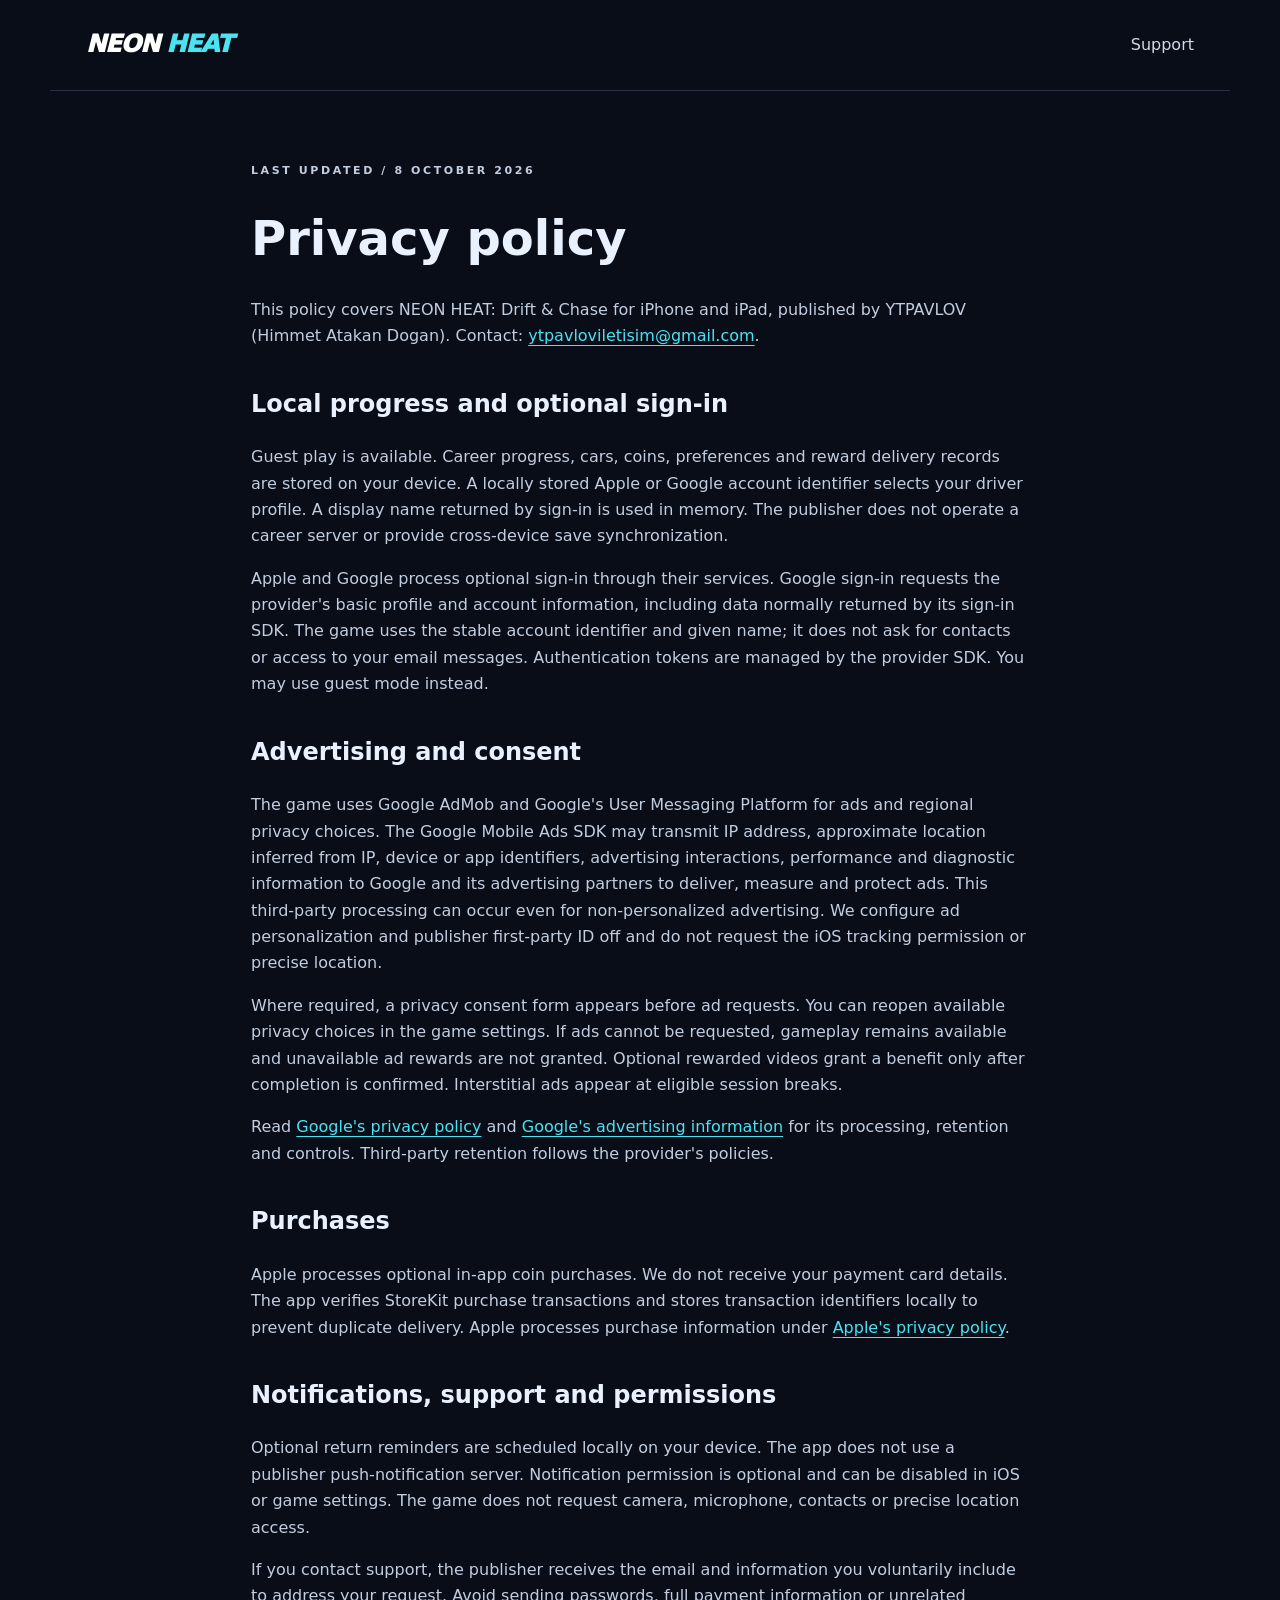
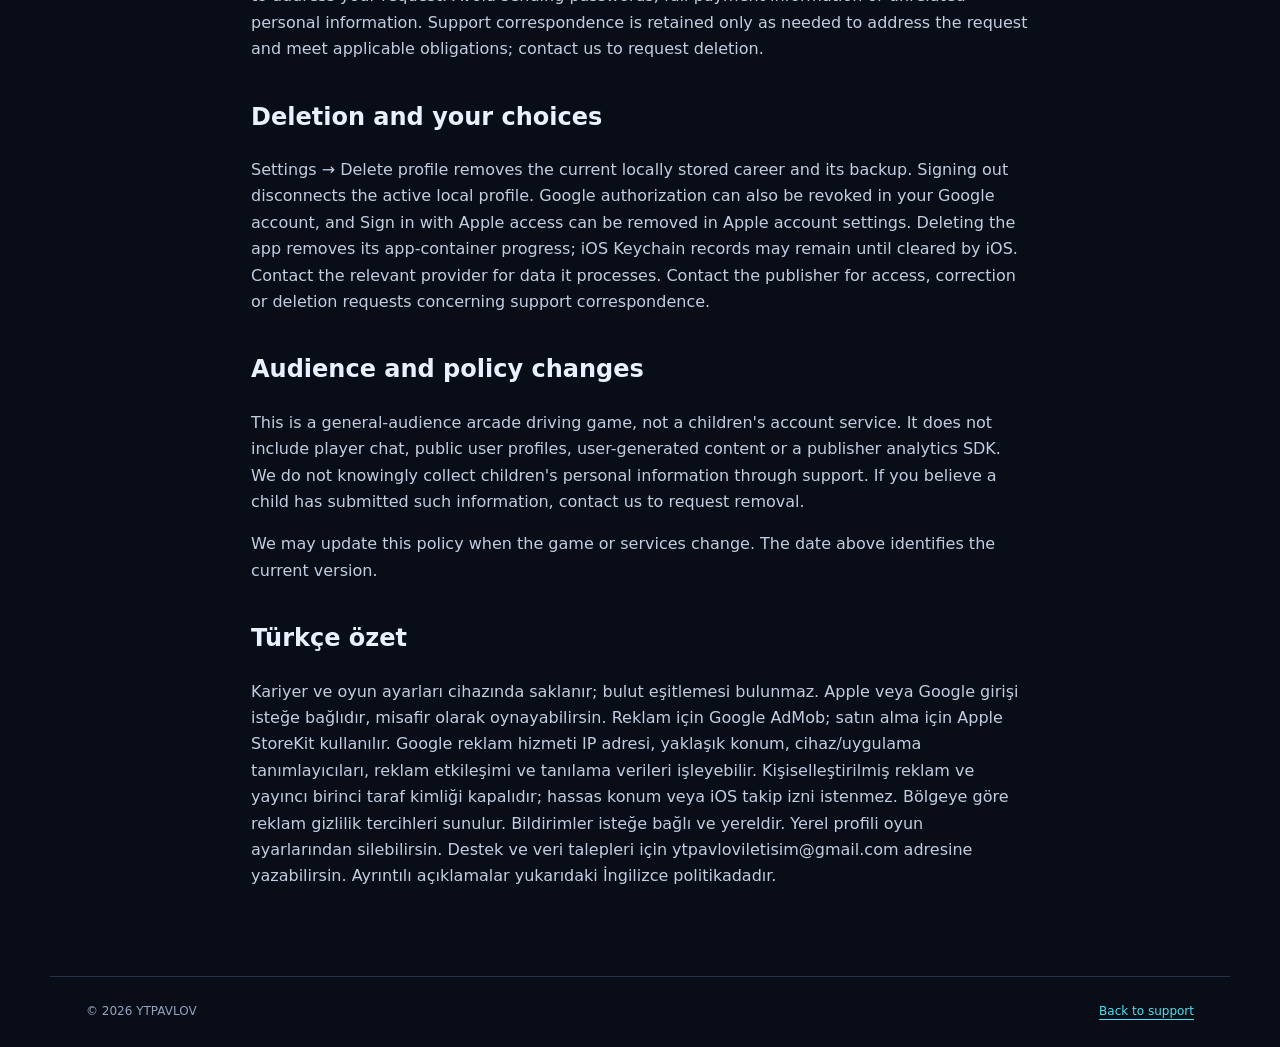
==== privacy.html @ 4fa9f191 "Publish NEON HEAT player support and privacy documents" ====
<!doctype html><html lang="en"><head><meta charset="utf-8"><meta name="viewport" content="width=device-width,initial-scale=1"><title>NEON HEAT · Privacy Policy</title><link rel="stylesheet" href="style.css"></head><body><header><a class="wordmark" href="./">NEON <span>HEAT</span></a><nav><a href="./#support">Support</a></nav></header><main class="policy"><p class="eyebrow">LAST UPDATED / 8 OCTOBER 2026</p><h1>Privacy policy</h1><p>This policy covers NEON HEAT: Drift & Chase for iPhone and iPad, published by YTPAVLOV (Himmet Atakan Dogan). Contact: <a href="mailto:ytpavloviletisim@gmail.com">ytpavloviletisim@gmail.com</a>.</p>
<h2>Local progress and optional sign-in</h2><p>Guest play is available. Career progress, cars, coins, preferences and reward delivery records are stored on your device. A locally stored Apple or Google account identifier selects your driver profile. A display name returned by sign-in is used in memory. The publisher does not operate a career server or provide cross-device save synchronization.</p><p>Apple and Google process optional sign-in through their services. Google sign-in requests the provider's basic profile and account information, including data normally returned by its sign-in SDK. The game uses the stable account identifier and given name; it does not ask for contacts or access to your email messages. Authentication tokens are managed by the provider SDK. You may use guest mode instead.</p>
<h2>Advertising and consent</h2><p>The game uses Google AdMob and Google's User Messaging Platform for ads and regional privacy choices. The Google Mobile Ads SDK may transmit IP address, approximate location inferred from IP, device or app identifiers, advertising interactions, performance and diagnostic information to Google and its advertising partners to deliver, measure and protect ads. This third-party processing can occur even for non-personalized advertising. We configure ad personalization and publisher first-party ID off and do not request the iOS tracking permission or precise location.</p><p>Where required, a privacy consent form appears before ad requests. You can reopen available privacy choices in the game settings. If ads cannot be requested, gameplay remains available and unavailable ad rewards are not granted. Optional rewarded videos grant a benefit only after completion is confirmed. Interstitial ads appear at eligible session breaks.</p><p>Read <a href="https://policies.google.com/privacy">Google's privacy policy</a> and <a href="https://support.google.com/admob/answer/6128543">Google's advertising information</a> for its processing, retention and controls. Third-party retention follows the provider's policies.</p>
<h2>Purchases</h2><p>Apple processes optional in-app coin purchases. We do not receive your payment card details. The app verifies StoreKit purchase transactions and stores transaction identifiers locally to prevent duplicate delivery. Apple processes purchase information under <a href="https://www.apple.com/legal/privacy/">Apple's privacy policy</a>.</p>
<h2>Notifications, support and permissions</h2><p>Optional return reminders are scheduled locally on your device. The app does not use a publisher push-notification server. Notification permission is optional and can be disabled in iOS or game settings. The game does not request camera, microphone, contacts or precise location access.</p><p>If you contact support, the publisher receives the email and information you voluntarily include to address your request. Avoid sending passwords, full payment information or unrelated personal information. Support correspondence is retained only as needed to address the request and meet applicable obligations; contact us to request deletion.</p>
<h2>Deletion and your choices</h2><p>Settings → Delete profile removes the current locally stored career and its backup. Signing out disconnects the active local profile. Google authorization can also be revoked in your Google account, and Sign in with Apple access can be removed in Apple account settings. Deleting the app removes its app-container progress; iOS Keychain records may remain until cleared by iOS. Contact the relevant provider for data it processes. Contact the publisher for access, correction or deletion requests concerning support correspondence.</p>
<h2>Audience and policy changes</h2><p>This is a general-audience arcade driving game, not a children's account service. It does not include player chat, public user profiles, user-generated content or a publisher analytics SDK. We do not knowingly collect children's personal information through support. If you believe a child has submitted such information, contact us to request removal.</p><p>We may update this policy when the game or services change. The date above identifies the current version.</p>
<h2 lang="tr">Türkçe özet</h2><p lang="tr">Kariyer ve oyun ayarları cihazında saklanır; bulut eşitlemesi bulunmaz. Apple veya Google girişi isteğe bağlıdır, misafir olarak oynayabilirsin. Reklam için Google AdMob; satın alma için Apple StoreKit kullanılır. Google reklam hizmeti IP adresi, yaklaşık konum, cihaz/uygulama tanımlayıcıları, reklam etkileşimi ve tanılama verileri işleyebilir. Kişiselleştirilmiş reklam ve yayıncı birinci taraf kimliği kapalıdır; hassas konum veya iOS takip izni istenmez. Bölgeye göre reklam gizlilik tercihleri sunulur. Bildirimler isteğe bağlı ve yereldir. Yerel profili oyun ayarlarından silebilirsin. Destek ve veri talepleri için ytpavloviletisim@gmail.com adresine yazabilirsin. Ayrıntılı açıklamalar yukarıdaki İngilizce politikadadır.</p>
</main><footer><span>© 2026 YTPAVLOV</span><a href="./">Back to support</a></footer></body></html>
---- style.css ----
*{box-sizing:border-box}html{scroll-behavior:smooth}body{margin:0;background:#080d17;color:#e9f1ff;font:16px/1.65 system-ui,-apple-system,sans-serif}a{color:#4ae3f2;text-underline-offset:4px}header,footer{max-width:1180px;margin:auto;padding:25px 36px;display:flex;justify-content:space-between;align-items:center;gap:24px}header{border-bottom:1px solid #273246}.wordmark{font-size:24px;font-style:italic;font-weight:950;letter-spacing:-1px;color:white;text-decoration:none}.wordmark span,h1 span{color:#4ae3f2}nav{display:flex;gap:25px}nav a{color:#d0d9e8;text-decoration:none}main{max-width:1180px;margin:auto;padding:0 36px}.hero{display:grid;grid-template-columns:1.1fr 1fr;gap:60px;align-items:center;padding:85px 0 70px}.eyebrow{font-size:11px;font-weight:800;letter-spacing:2.6px;color:#fb638e}.hero h1{font-size:clamp(43px,6vw,77px);font-weight:950;line-height:1.04;letter-spacing:-3px;margin:24px 0}.lede{font-size:20px;color:#b8c6db}.hero-icon{width:100%;border-radius:28px;border:1px solid #394861;box-shadow:0 22px 100px #13546450}.button{display:inline-flex;justify-content:space-between;gap:40px;color:#08131a;background:#4ae3f2;font-weight:800;border-radius:9px;padding:12px 20px;text-decoration:none;margin-top:22px}.small{font-size:12px;color:#94a4bd}.modes{display:grid;grid-template-columns:repeat(3,1fr);gap:18px}.modes article{background:#111c2c;border:1px solid #2a3a50;border-radius:18px;padding:26px}.modes h2{font-size:24px;margin:12px 0}.modes p:last-child{color:#b8c6db;font-size:14px}.support{max-width:850px;padding:90px 0}.support h2{font-size:40px;line-height:1.1;margin:20px 0}.faq{margin-top:35px}details{border-bottom:1px solid #2a3a50;padding:20px 0}summary{font-weight:700;cursor:pointer}details p{color:#b8c6db}footer{font-size:12px;color:#94a4bd;border-top:1px solid #273246}.policy{max-width:850px;padding-top:60px;padding-bottom:70px}.policy h1{font-size:48px;line-height:1.1}.policy h2{font-size:24px;margin-top:35px}.policy p{color:#c2cee0}@media(max-width:700px){header,footer{padding:22px}main{padding:0 22px}.hero{grid-template-columns:1fr;gap:35px;padding:45px 0}.hero-icon{max-width:440px}.modes{grid-template-columns:1fr}.support{padding:50px 0}footer{align-items:flex-start}.policy h1{font-size:38px}}
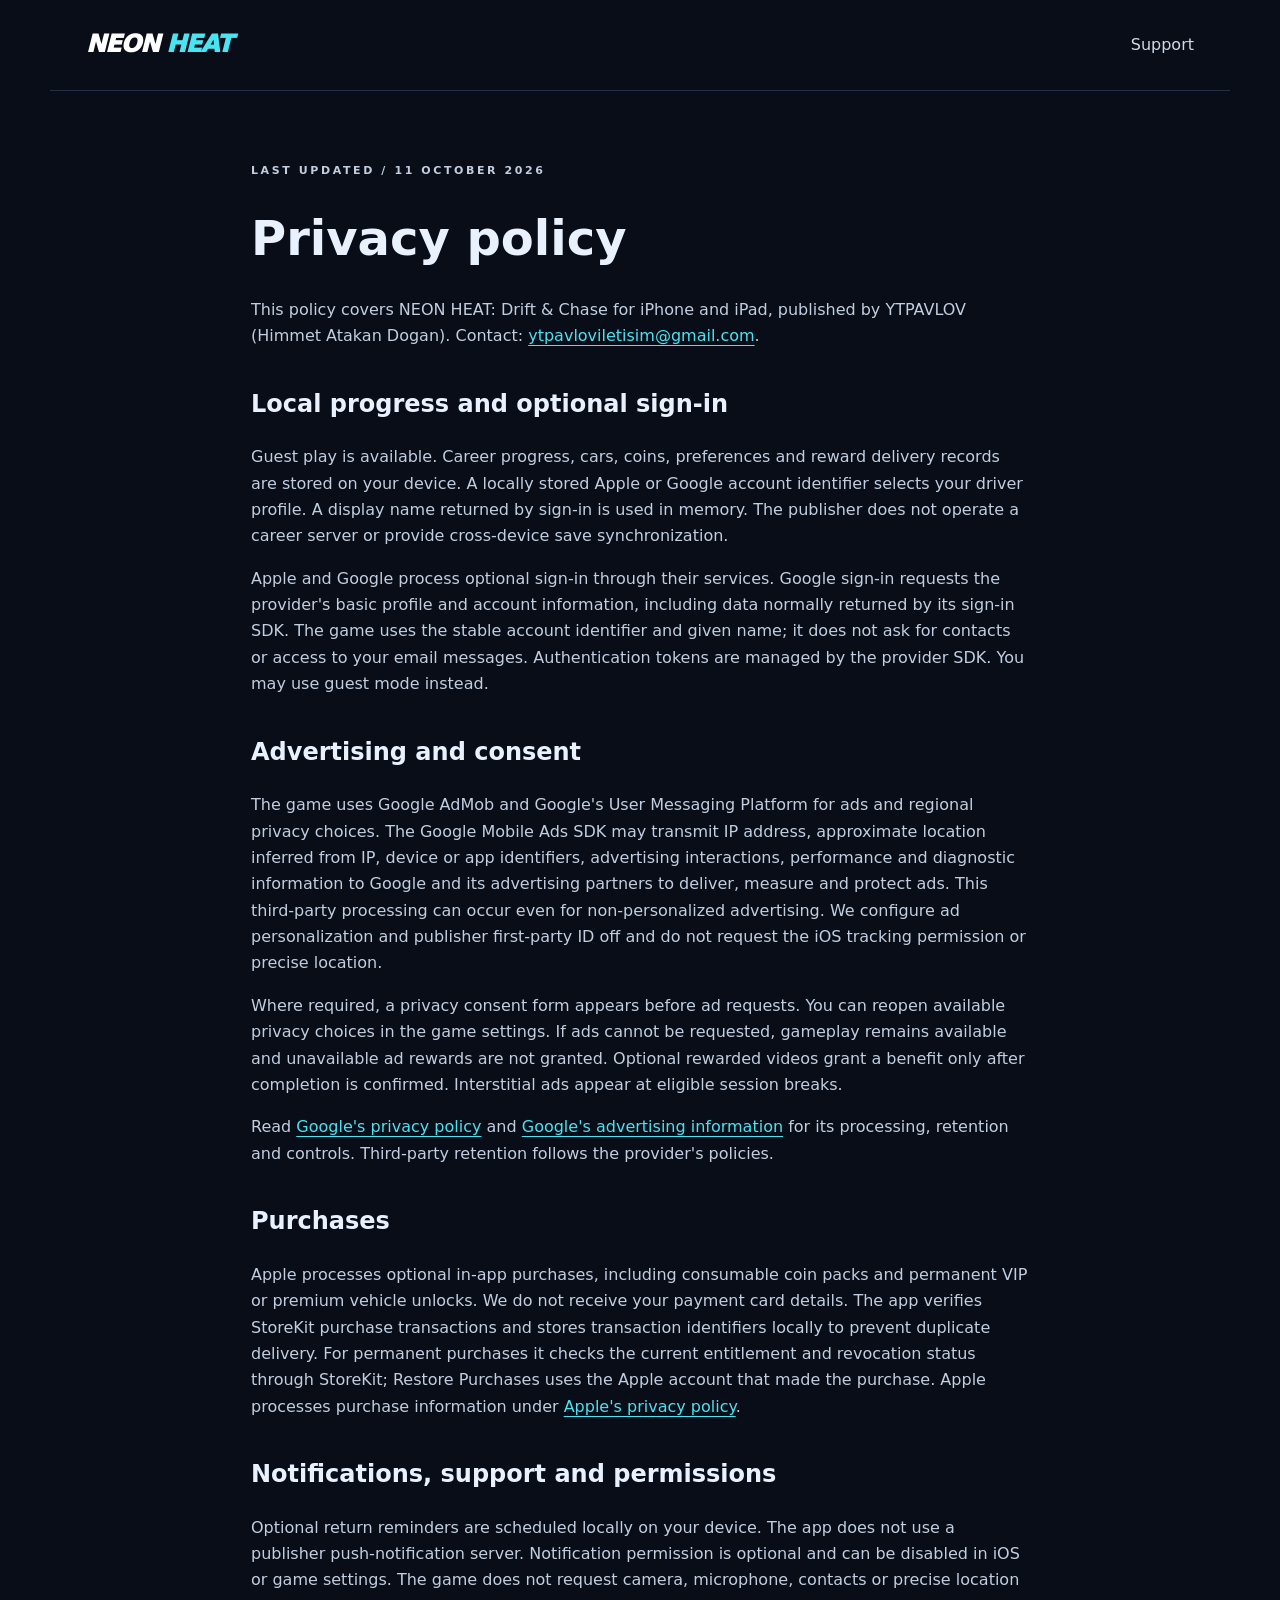
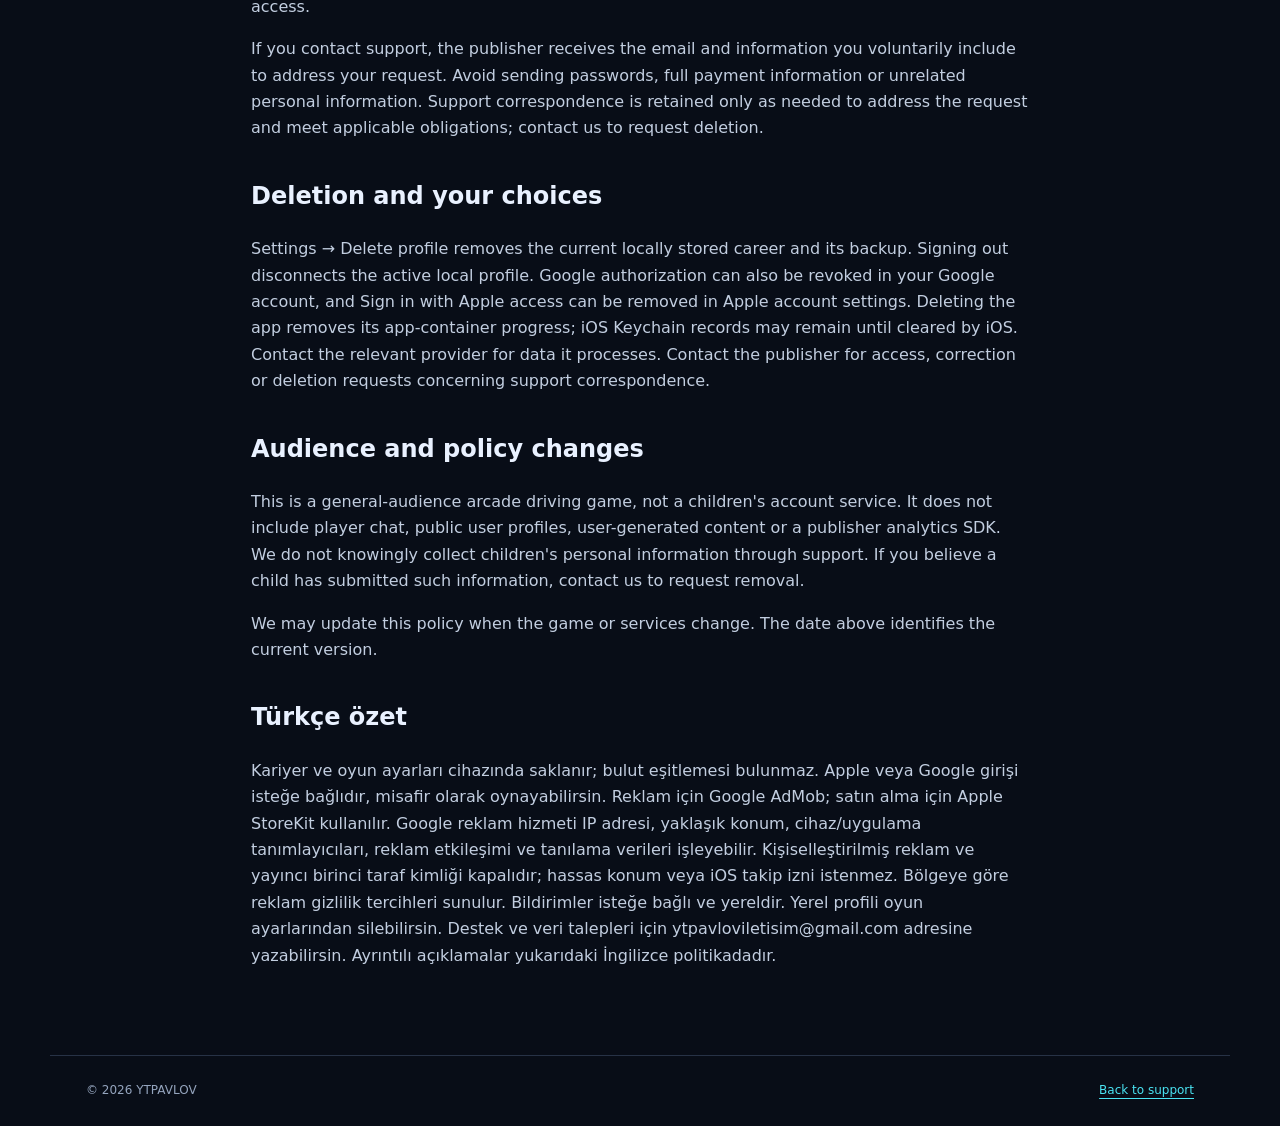
==== commit 32a522e2: "Document permanent purchase entitlements and restore behavior" ====
--- a/privacy.html
+++ b/privacy.html
@@ -1,7 +1,7 @@
-<!doctype html><html lang="en"><head><meta charset="utf-8"><meta name="viewport" content="width=device-width,initial-scale=1"><title>NEON HEAT · Privacy Policy</title><link rel="stylesheet" href="style.css"></head><body><header><a class="wordmark" href="./">NEON <span>HEAT</span></a><nav><a href="./#support">Support</a></nav></header><main class="policy"><p class="eyebrow">LAST UPDATED / 8 OCTOBER 2026</p><h1>Privacy policy</h1><p>This policy covers NEON HEAT: Drift & Chase for iPhone and iPad, published by YTPAVLOV (Himmet Atakan Dogan). Contact: <a href="mailto:ytpavloviletisim@gmail.com">ytpavloviletisim@gmail.com</a>.</p>
+<!doctype html><html lang="en"><head><meta charset="utf-8"><meta name="viewport" content="width=device-width,initial-scale=1"><title>NEON HEAT · Privacy Policy</title><link rel="stylesheet" href="style.css"></head><body><header><a class="wordmark" href="./">NEON <span>HEAT</span></a><nav><a href="./#support">Support</a></nav></header><main class="policy"><p class="eyebrow">LAST UPDATED / 11 OCTOBER 2026</p><h1>Privacy policy</h1><p>This policy covers NEON HEAT: Drift & Chase for iPhone and iPad, published by YTPAVLOV (Himmet Atakan Dogan). Contact: <a href="mailto:ytpavloviletisim@gmail.com">ytpavloviletisim@gmail.com</a>.</p>
 <h2>Local progress and optional sign-in</h2><p>Guest play is available. Career progress, cars, coins, preferences and reward delivery records are stored on your device. A locally stored Apple or Google account identifier selects your driver profile. A display name returned by sign-in is used in memory. The publisher does not operate a career server or provide cross-device save synchronization.</p><p>Apple and Google process optional sign-in through their services. Google sign-in requests the provider's basic profile and account information, including data normally returned by its sign-in SDK. The game uses the stable account identifier and given name; it does not ask for contacts or access to your email messages. Authentication tokens are managed by the provider SDK. You may use guest mode instead.</p>
 <h2>Advertising and consent</h2><p>The game uses Google AdMob and Google's User Messaging Platform for ads and regional privacy choices. The Google Mobile Ads SDK may transmit IP address, approximate location inferred from IP, device or app identifiers, advertising interactions, performance and diagnostic information to Google and its advertising partners to deliver, measure and protect ads. This third-party processing can occur even for non-personalized advertising. We configure ad personalization and publisher first-party ID off and do not request the iOS tracking permission or precise location.</p><p>Where required, a privacy consent form appears before ad requests. You can reopen available privacy choices in the game settings. If ads cannot be requested, gameplay remains available and unavailable ad rewards are not granted. Optional rewarded videos grant a benefit only after completion is confirmed. Interstitial ads appear at eligible session breaks.</p><p>Read <a href="https://policies.google.com/privacy">Google's privacy policy</a> and <a href="https://support.google.com/admob/answer/6128543">Google's advertising information</a> for its processing, retention and controls. Third-party retention follows the provider's policies.</p>
-<h2>Purchases</h2><p>Apple processes optional in-app coin purchases. We do not receive your payment card details. The app verifies StoreKit purchase transactions and stores transaction identifiers locally to prevent duplicate delivery. Apple processes purchase information under <a href="https://www.apple.com/legal/privacy/">Apple's privacy policy</a>.</p>
+<h2>Purchases</h2><p>Apple processes optional in-app purchases, including consumable coin packs and permanent VIP or premium vehicle unlocks. We do not receive your payment card details. The app verifies StoreKit purchase transactions and stores transaction identifiers locally to prevent duplicate delivery. For permanent purchases it checks the current entitlement and revocation status through StoreKit; Restore Purchases uses the Apple account that made the purchase. Apple processes purchase information under <a href="https://www.apple.com/legal/privacy/">Apple's privacy policy</a>.</p>
 <h2>Notifications, support and permissions</h2><p>Optional return reminders are scheduled locally on your device. The app does not use a publisher push-notification server. Notification permission is optional and can be disabled in iOS or game settings. The game does not request camera, microphone, contacts or precise location access.</p><p>If you contact support, the publisher receives the email and information you voluntarily include to address your request. Avoid sending passwords, full payment information or unrelated personal information. Support correspondence is retained only as needed to address the request and meet applicable obligations; contact us to request deletion.</p>
 <h2>Deletion and your choices</h2><p>Settings → Delete profile removes the current locally stored career and its backup. Signing out disconnects the active local profile. Google authorization can also be revoked in your Google account, and Sign in with Apple access can be removed in Apple account settings. Deleting the app removes its app-container progress; iOS Keychain records may remain until cleared by iOS. Contact the relevant provider for data it processes. Contact the publisher for access, correction or deletion requests concerning support correspondence.</p>
 <h2>Audience and policy changes</h2><p>This is a general-audience arcade driving game, not a children's account service. It does not include player chat, public user profiles, user-generated content or a publisher analytics SDK. We do not knowingly collect children's personal information through support. If you believe a child has submitted such information, contact us to request removal.</p><p>We may update this policy when the game or services change. The date above identifies the current version.</p>
